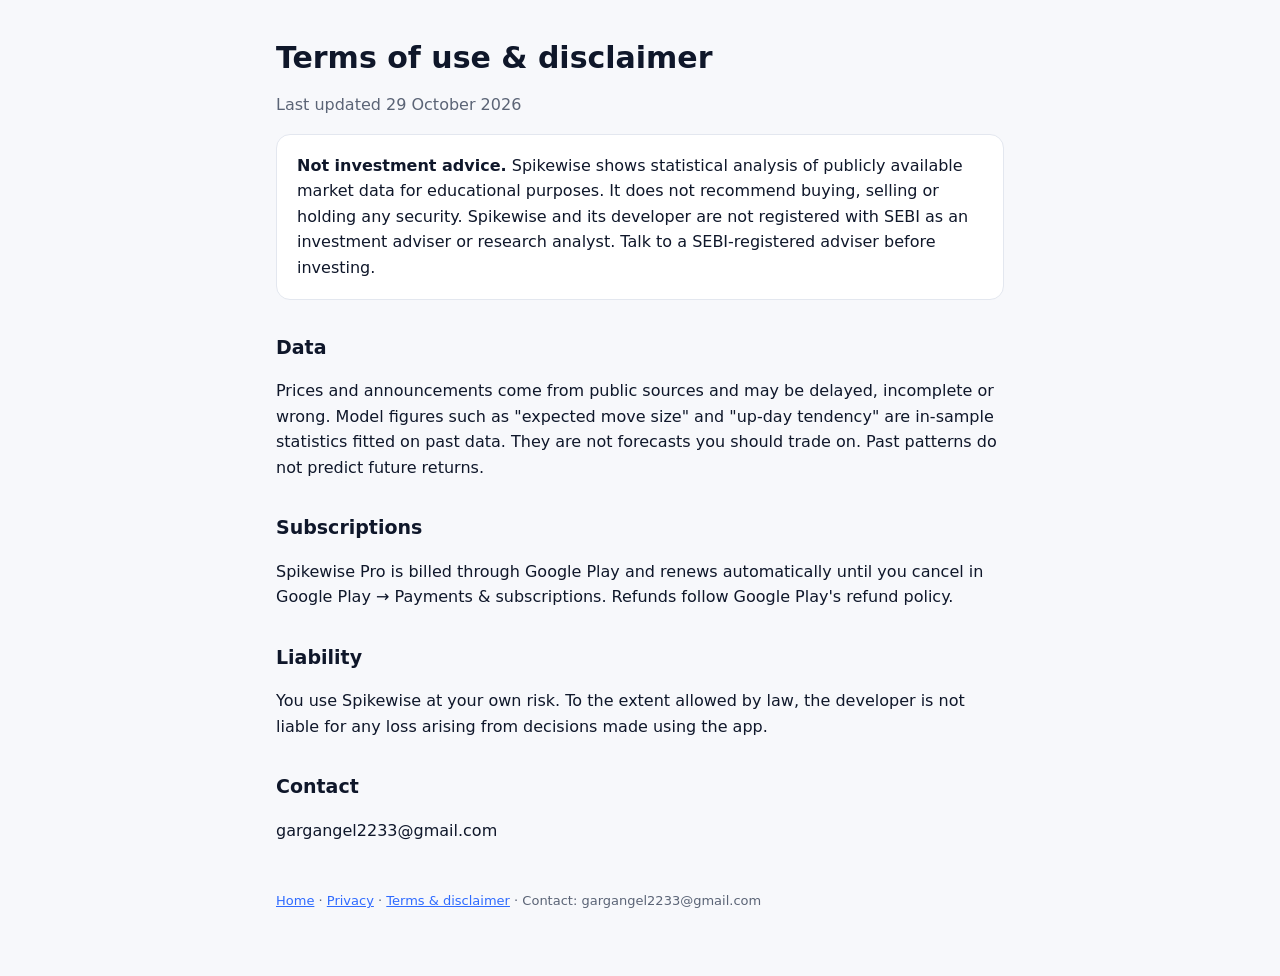
==== web/terms.html @ c20e18e6 "Spikewise: production app, CDN data pipeline, CI/CD and agent rules - catalyst_core: Yahoo batch pri" ====
<!doctype html><html lang="en"><head><meta charset="utf-8"><meta name="viewport" content="width=device-width,initial-scale=1">
<title>Spikewise Terms</title><link rel="stylesheet" href="style.css"></head><body><main>
<h1>Terms of use &amp; disclaimer</h1><p class="muted">Last updated 29 October 2026</p>
<div class="card"><b>Not investment advice.</b> Spikewise shows statistical analysis of publicly available market data for educational
purposes. It does not recommend buying, selling or holding any security. Spikewise and its developer are not registered with SEBI as an
investment adviser or research analyst. Talk to a SEBI-registered adviser before investing.</div>
<h2>Data</h2><p>Prices and announcements come from public sources and may be delayed, incomplete or wrong. Model figures such as
"expected move size" and "up-day tendency" are in-sample statistics fitted on past data. They are not forecasts you should trade on.
Past patterns do not predict future returns.</p>
<h2>Subscriptions</h2><p>Spikewise Pro is billed through Google Play and renews automatically until you cancel in Google Play &rarr;
Payments &amp; subscriptions. Refunds follow Google Play's refund policy.</p>
<h2>Liability</h2><p>You use Spikewise at your own risk. To the extent allowed by law, the developer is not liable for any loss arising from
decisions made using the app.</p>
<h2>Contact</h2><p>gargangel2233@gmail.com</p>
<footer><a href="index.html">Home</a> · <a href="privacy.html">Privacy</a> · <a href="terms.html">Terms &amp; disclaimer</a> · Contact: gargangel2233@gmail.com</footer></main></body></html>
---- web/style.css ----
:root{--bg:#f7f8fb;--fg:#0f172a;--muted:#5b6476;--card:#fff;--line:#e3e7ef;--accent:#2f6bff}
@media (prefers-color-scheme:dark){:root{--bg:#0b1220;--fg:#e7ecf6;--muted:#93a1bd;--card:#121a2c;--line:#243049;--accent:#4f8cff}}
*{box-sizing:border-box}body{margin:0;background:var(--bg);color:var(--fg);font:16px/1.6 system-ui,-apple-system,Segoe UI,Roboto,sans-serif}
main{max-width:760px;margin:0 auto;padding:40px 16px 64px}a{color:var(--accent)}h1{font-size:30px;line-height:1.2;margin:0 0 8px}
h2{font-size:19px;margin:32px 0 8px}.muted{color:var(--muted)}.card{background:var(--card);border:1px solid var(--line);border-radius:14px;padding:18px 20px;margin:16px 0}
.btn{display:inline-block;background:var(--accent);color:#fff;text-decoration:none;padding:10px 18px;border-radius:10px;font-weight:600}
footer{margin-top:48px;font-size:13px;color:var(--muted)}
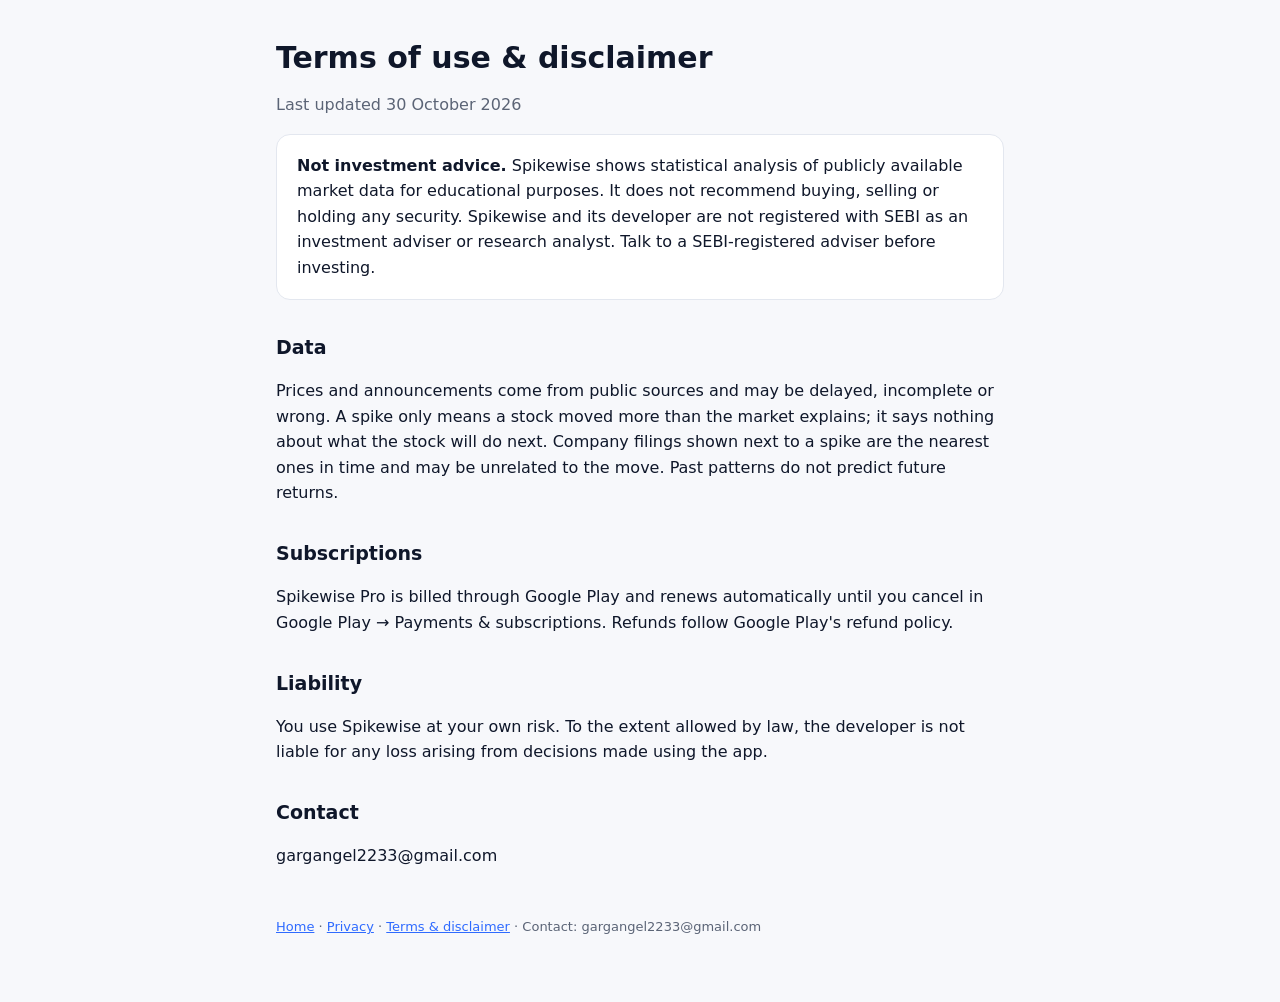
==== commit bdd19284: "Fix launch blockers from engineer, customer and design reviews Data - Score each day against the 20 " ====
--- a/web/terms.html
+++ b/web/terms.html
@@ -1,12 +1,12 @@
 <!doctype html><html lang="en"><head><meta charset="utf-8"><meta name="viewport" content="width=device-width,initial-scale=1">
 <title>Spikewise Terms</title><link rel="stylesheet" href="style.css"></head><body><main>
-<h1>Terms of use &amp; disclaimer</h1><p class="muted">Last updated 29 October 2026</p>
+<h1>Terms of use &amp; disclaimer</h1><p class="muted">Last updated 30 October 2026</p>
 <div class="card"><b>Not investment advice.</b> Spikewise shows statistical analysis of publicly available market data for educational
 purposes. It does not recommend buying, selling or holding any security. Spikewise and its developer are not registered with SEBI as an
 investment adviser or research analyst. Talk to a SEBI-registered adviser before investing.</div>
-<h2>Data</h2><p>Prices and announcements come from public sources and may be delayed, incomplete or wrong. Model figures such as
-"expected move size" and "up-day tendency" are in-sample statistics fitted on past data. They are not forecasts you should trade on.
-Past patterns do not predict future returns.</p>
+<h2>Data</h2><p>Prices and announcements come from public sources and may be delayed, incomplete or wrong. A spike only means a stock moved
+more than the market explains; it says nothing about what the stock will do next. Company filings shown next to a spike are
+the nearest ones in time and may be unrelated to the move. Past patterns do not predict future returns.</p>
 <h2>Subscriptions</h2><p>Spikewise Pro is billed through Google Play and renews automatically until you cancel in Google Play &rarr;
 Payments &amp; subscriptions. Refunds follow Google Play's refund policy.</p>
 <h2>Liability</h2><p>You use Spikewise at your own risk. To the extent allowed by law, the developer is not liable for any loss arising from
